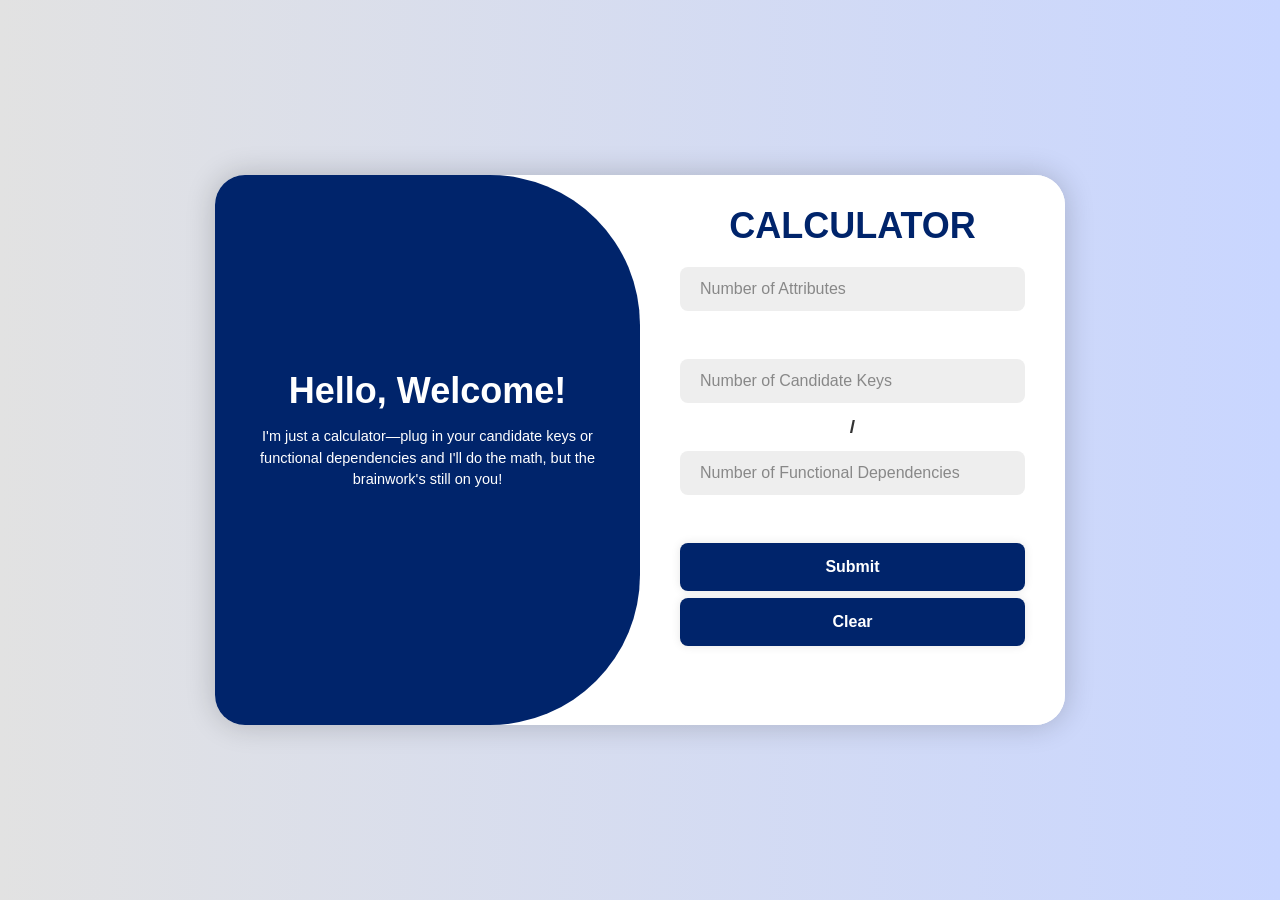
==== src/main/resources/static/index.html @ 8e413475 "..." ====
<!DOCTYPE html>
<html lang="en">
<head>
    <meta charset="UTF-8">
    <meta name="viewport" content="width=.container, initial-scale=1.0">
    <meta name="description" content="Created a calculator which will calculate the total number of super keys.">
    <title>Calculator - Super Key</title>

    <meta charset="UTF-8">
    <meta name="viewport" content="width=device-width, initial-scale=1.0">
    <meta name="description" content="Created a calculator which will calculate the total number of super keys.">
    <meta name="keywords" content="super key calculator, database, relational schema">
    <meta name="author" content="Suman Chatterjee, Pratik Giri, Souvik Mondal">

    <!-- Open Graph Meta Tags -->
    <meta property="og:title" content="Super Key Calculator">
    <meta property="og:description" content="Author: Suman Chatterjee | Pratik Giri | Souvik Mondal">
    <meta property="og:image" content="https://adamasknowledgecity.ac.in/public/themes/landing/images/favicon.png">
    <meta property="og:type" content="Web-App">
    <meta property="og:site_name" content="Super Key Calculator">

    <!-- LinkedIn Profile Links -->
    <meta name="author" content="Suman Chatterjee, Pratik Giri, Souvik Mondal">
    <link rel="author" href="https://www.linkedin.com/in/suman-chatterjee-7ab471230/">
    <link rel="author" href="https://www.linkedin.com/in/pratik-giri-745b51291/">
    <link rel="author" href="https://www.linkedin.com/in/souvik-mondal-8ba82a291/">

    <!-- Favicon -->
    <link rel="icon" href="https://adamasknowledgecity.ac.in/public/themes/landing/images/favicon.png" type="image/png">
    <!-- Link to external CSS file -->
    <link rel="stylesheet" href="styles.css">
</head>
<body>
<div class="container">
    <div class="form-box calculate">
        <form id="superKeyForm">
            <h1>CALCULATOR</h1>
            <div class="input-box">
                <input type="number" id="num_attributes" placeholder="Number of Attributes" name="num_attributes" required oninput="generateAttributeInputs()"><br><br>
                <div id="attribute_inputs">

                </div>
            </div>

            <div class="input-box">
                <input type="number" id="num_candidate_keys" placeholder="Number of Candidate Keys" name="num_candidate_keys" required oninput="generateCandidateKeyInputs()"><br><br>
                <div id="candidate_key_inputs">

                </div>
            </div>

            <div class="input-box">
                <input type="number" id="num_fd" placeholder="Number of Functional Dependencies" name="num_fd" required oninput="generateFDInputs()"><br><br>
                <div id="fd_inputs">

                </div>
            </div>

            <button type="button" class="btn" onclick="handleSubmit()">Submit</button>
            <button style="margin-top: 2%" type="button" class="btn" onclick="clearFields()">Clear</button>
        </form>
    </div>
    <div class="form-box result">
        <h1>COMBINATIONS OF SUPER KEYS</h1>
        <div style="margin-top: 5%" id="output"></div>
    </div>
    <div class="toggle-box">
        <div class="toggle-panel toggle-left">
            <h1>Hello, Welcome!</h1>
            <p>I'm just a calculator—plug in your candidate keys or functional dependencies and I'll do the math, but the brainwork's still on you!</p>
        </div>
        <div class="toggle-panel toggle-right">
            <h1>Awesome job</h1>
            <p>Sticking with it! I'm glad we cracked it together</p>
            <button class="btn login-btn">Check Another</button>
        </div>
    </div>
</div>

<!-- Link to external JS file -->
<script src="https://code.jquery.com/jquery-3.6.0.min.js"></script>
<script src="script.js"></script>
</body>
</html>
---- src/main/resources/static/styles.css ----
*{
    margin: 0;
    padding: 0;
    box-sizing: border-box;
    font-family: Arial, Helvetica, sans-serif;
}
body{
    display: flex;
    align-items: center;
    justify-content: center;
    min-height: 100vh;
    background: linear-gradient(90deg , #e2e2e2 , #c9d6ff);
}
.container{
    position: relative;
    width: 850px ;
    height: 550px;
    background-color: #fff;
    border-radius: 30px;
    box-shadow: 0 0 30px rgba(0,0,0,.2);
    overflow: hidden;
    margin: 20px;
}
#superKeyForm h1{
    color: #00246B;
}
.form-box {
    position: absolute;
    width: 50%;
    height: 100%;
    right: 0;
    background-color: #fff;
    display: flex;
    flex-direction: column;
    align-items: center;
    color: #333;
    text-align: center;
    padding: 40px;
    z-index: 1;
    transition: .6s ease-in-out 1.2s, visibility 0s 1s;
    overflow-y: auto; /* Enable vertical scrolling */
    scroll-behavior: smooth; /* Ensures smooth scrolling */
}

/* Hide scrollbar for Webkit browsers (Chrome, Safari, Edge) */
.form-box::-webkit-scrollbar {
    display: none;
}

/* Hide scrollbar for Firefox */
.form-box {
    scrollbar-width: none;
}

.container.active .form-box{
    right: 50%;
}
.form-box.result{
    visibility: hidden;
    display: flex;
    flex-direction: column;
    align-items:  center;
    justify-content: start;
    /* display: none; */
    /* opacity: 0; */
}
.container.active .form-box.result{
    visibility: visible;

    /* display: initial; */
    /* opacity: 1; */
}
.container.active .form-box.calculate{
    display: none;
}
.form-box.result h1{
    color: #00246B;
}
form{
    /* background-color: purple; */
    width: 100%;
}
.container h1{
    font-size: 36px;
    margin: -10px 0;
    font-weight: 900;
}
.input-box{
    position: relative;
    margin: 30px 0;
}
.input-box input{
    width: 100%;
    padding: 13px 50px 13px 20px;
    background-color: #eee;
    border-radius: 8px;
    border: none;
    outline: none;
    font-size: 16px;
    color: #333;
    font-weight: 500;
}
.input-box input::placeholder{
    color: #888;
    font-weight: 400;
}

.btn {
    width: 100%;
    height: 48px;
    background: #00246B;
    border-radius: 8px;
    box-shadow: 0 0 10px rgba(0, 0, 0, 0.1);
    border: none;
    cursor: pointer;
    font-size: 16px;
    color: #fff;
    font-weight: 600;
}
.btn:hover{
    background-color: #214c95;
}
.btn.login-btn:hover{
    filter: drop-shadow(0.5px 0.5px 1px #ffffffa5);
}
.container p {
    font-size: 14.5px;
    margin: 15px 0;
}
.toggle-box {
    position: absolute;
    width: 100%;
    height: 100%;
}
.toggle-box::before{
    content: '';
    position: absolute;
    left: -250%;
    border-radius: 150px;
    width: 300%;
    height: 100%;
    background: #00246B;
    /* border: 2px solid red; */
    z-index: 2;
    transition: 1.8s ease-in-out;
}
.container.active .toggle-box::before{
    left: 50%;
}
.toggle-panel {
    position: absolute;
    width: 50%;
    height: 100%;
    /* background: seagreen; */
    color: #fff;
    display: flex;
    flex-direction: column;
    justify-content: center;
    align-items: center;
    z-index: 2;
    transition: .6s ease-in-out;
}
.toggle-panel.toggle-left{
    left: 0;
    transition-delay: 1.2s;
}
.toggle-panel.toggle-left h1{
    font-weight: 700;
}
.toggle-panel.toggle-right h1{
    font-weight: 700;
}
.toggle-panel.toggle-left p{
    /* background-color: rgb(255, 0, 0); */
    line-height: 1.5;
    padding: 2% 10%;
    text-align: center;
}
.container.active .toggle-panel.toggle-left{
    left: -50%;
    transition-delay: .6s;
}
.toggle-panel.toggle-right{
    right: -50%;
    transition-delay: .6s;

}
.container.active .toggle-panel.toggle-right{
    right: 0;
    transition-delay: 1.2s;
}
.toggle-panel p {
    margin-bottom: 20px;
}
.toggle-panel .btn{
    width: 160px;
    height: 46px;
    background: transparent;
    border: 2px solid white;
    box-shadow: none;
}
@media screen and (max-width:650px){
    .container{
        height: calc(100vh - 40px);
    }
    .form-box{
        /* background: purple; */
        bottom: 0;
        width: 100%;
        height: 70%;
    }
    .toggle-panel.toggle-left p{
        /* background-color: rgb(255, 0, 0); */
        padding: 2% 5%;
    }
    .container.active .form-box{
        right: 0;
        bottom: 30%;
    }
    .toggle-box::before{
        left: 0;
        top: -270%;
        height: 300%;
        width: 100%;
        border-radius: 20vw;
    }
    .container.active .toggle-box::before{
        top: 70%;
        left: 0;

    }
    .toggle-panel{
        width: 100%;
        height: 30%;
    }
    .toggle-panel.toggle-left{
        top: 0;
    }
    .container.active .toggle-panel.toggle-left{
        left: 0;
        top: -30%;
    }
    .toggle-panel.toggle-right{
        right: 0;
        bottom: -30%;
    }
    .container.active .toggle-panel.toggle-right{
        bottom: 0;

    }
}
@media screen and (max-width:400px){
    .form-box{
        padding: 20px;
    }
    .toggle-panel h1{
        font-size: 30px;
    }
}
.fd-wrapper {
    display: flex;
    align-items: center;
    justify-content: center;
    margin: 5px 0;
}

.fd-input {
    width: 120px;
    height: 30px;
    text-align: center;
    border: 2px solid black;
    border-radius: 5px;
    font-size: 16px;
}

.fd-arrow {
    font-size: 20px;
    font-weight: bold;
    margin: 0 10px;
}
.input-box:last-of-type {
    position: relative;
}

.input-box:last-of-type::before {
    content: " / ";
    font-weight: bold;
    font-size: 1.2em;
    position: absolute;
    top: -35px; /* Adjust position if needed */
    left: 50%;
    transform: translateX(-50%);
}
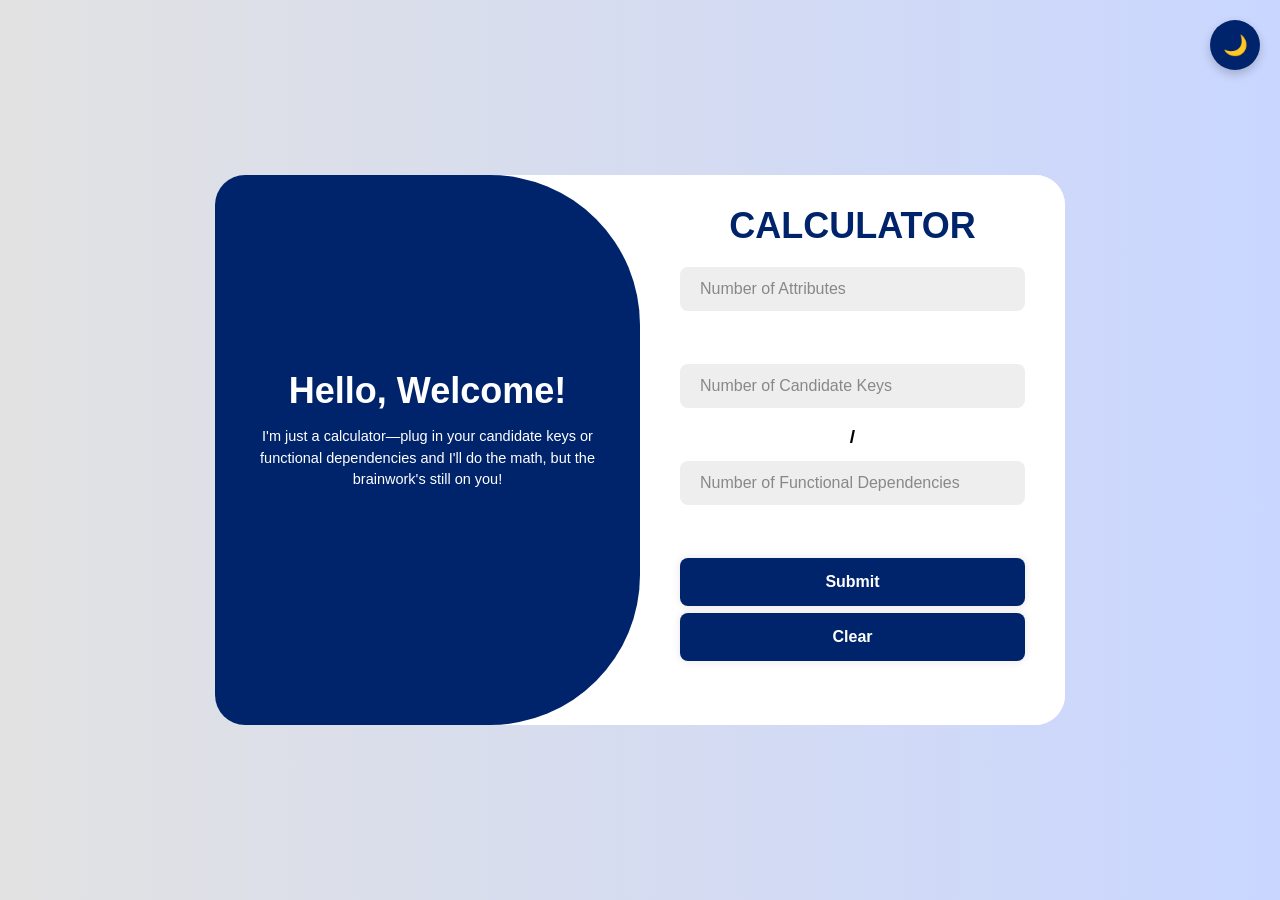
==== commit fed1dbd8: "..." ====
--- a/src/main/resources/static/index.html
+++ b/src/main/resources/static/index.html
@@ -56,9 +56,10 @@
 
                 </div>
             </div>
-
+            <button id="theme-toggle" onclick="toggleTheme()">Toggle Mode</button>
             <button type="button" class="btn" onclick="handleSubmit()">Submit</button>
             <button style="margin-top: 2%" type="button" class="btn" onclick="clearFields()">Clear</button>
+
         </form>
     </div>
     <div class="form-box result">
--- a/src/main/resources/static/styles.css
+++ b/src/main/resources/static/styles.css
@@ -5,36 +5,94 @@
     box-sizing: border-box;
     font-family: Arial, Helvetica, sans-serif;
 }
-body{
+:root {
+    /* Light Mode */
+    --form-bg-light: #fff;
+    --tggl-clr-light: #00246B;
+    --btn-light: #00246B;
+    --btn-hover-light: #214c95;
+    --input-boxes-light: #eee;
+    --input-box-wrt-light: #888;
+    --input-box-wrt-in-light: #333;
+    --pg-grad-1-light:#e2e2e2;
+    --pg-grad-2-light:#c9d6ff;
+    --calc-light:#00246B;
+    --res-light: #000000;
+    /* Dark Mode */
+    --form-bg-dark: #424242;
+    --tggl-clr-dark: #232531;
+    --btn-dark: #232531;
+    --btn-hover-dark: #353b4b;
+    --input-boxes-dark: #868686;
+    --input-box-wrt-dark: #494949;
+    --input-box-wrt-in-dark: #1c1f2a;
+    --pg-grad-1-dark:#424242;
+    --pg-grad-2-dark:#232531;
+    --calc-dark:#ffffff;
+    --res-dark:#eee;
+}
+
+/* Apply Light Mode */
+[data-theme="light"] {
+    --form-bg: var(--form-bg-light);
+    --tggl-clr: var(--tggl-clr-light);
+    --btn: var(--btn-light);
+    --btn-hover: var(--btn-hover-light);
+    --input-boxes: var(--input-boxes-light);
+    --input-box-wrt: var(--input-box-wrt-light);
+    --input-box-wrt-in: var(--input-box-wrt-in-light);
+    --pg-grad-1:var(--pg-grad-1-light);
+    --pg-grad-2:var(--pg-grad-2-light);
+    --calc:var(--calc-light);
+    --res:var(--res-light);
+}
+
+/* Apply Dark Mode */
+[data-theme="dark"] {
+    --form-bg: var(--form-bg-dark);
+    --tggl-clr: var(--tggl-clr-dark);
+    --btn: var(--btn-dark);
+    --btn-hover: var(--btn-hover-dark);
+    --input-boxes: var(--input-boxes-dark);
+    --input-box-wrt: var(--input-box-wrt-dark);
+    --input-box-wrt-in: var(--input-box-wrt-in-dark);
+    --pg-grad-1:var(--pg-grad-1-dark);
+    --pg-grad-2:var(--pg-grad-2-dark);
+    --calc:var(--calc-dark);
+    --res:var(--res-dark);
+}
+
+body {
     display: flex;
     align-items: center;
     justify-content: center;
     min-height: 100vh;
-    background: linear-gradient(90deg , #e2e2e2 , #c9d6ff);
+    background: linear-gradient(90deg, var(--pg-grad-1), var(--pg-grad-2));
 }
 .container{
     position: relative;
     width: 850px ;
     height: 550px;
-    background-color: #fff;
+    background-color: var(--form-bg);
     border-radius: 30px;
-    box-shadow: 0 0 30px rgba(0,0,0,.2);
+    box-shadow: 0 0 30px rgba(0, 0, 0, 0);
     overflow: hidden;
     margin: 20px;
+
 }
 #superKeyForm h1{
-    color: #00246B;
+    color: var(--calc);
 }
 .form-box {
     position: absolute;
     width: 50%;
     height: 100%;
     right: 0;
-    background-color: #fff;
+    background-color: var(--form-bg);
     display: flex;
     flex-direction: column;
     align-items: center;
-    color: #333;
+    color: var(--res);
     text-align: center;
     padding: 40px;
     z-index: 1;
@@ -42,17 +100,14 @@
     overflow-y: auto; /* Enable vertical scrolling */
     scroll-behavior: smooth; /* Ensures smooth scrolling */
 }
-
 /* Hide scrollbar for Webkit browsers (Chrome, Safari, Edge) */
 .form-box::-webkit-scrollbar {
     display: none;
 }
-
 /* Hide scrollbar for Firefox */
 .form-box {
     scrollbar-width: none;
 }
-
 .container.active .form-box{
     right: 50%;
 }
@@ -67,7 +122,6 @@
 }
 .container.active .form-box.result{
     visibility: visible;
-
     /* display: initial; */
     /* opacity: 1; */
 }
@@ -75,7 +129,7 @@
     display: none;
 }
 .form-box.result h1{
-    color: #00246B;
+    color: var(--calc);
 }
 form{
     /* background-color: purple; */
@@ -93,23 +147,23 @@
 .input-box input{
     width: 100%;
     padding: 13px 50px 13px 20px;
-    background-color: #eee;
+    background-color: var(--input-boxes);
     border-radius: 8px;
     border: none;
     outline: none;
     font-size: 16px;
-    color: #333;
+    color: var(--input-box-wrt-in);
     font-weight: 500;
 }
 .input-box input::placeholder{
-    color: #888;
+    color: var(--input-box-wrt);
     font-weight: 400;
 }
 
 .btn {
     width: 100%;
     height: 48px;
-    background: #00246B;
+    background: var(--btn);
     border-radius: 8px;
     box-shadow: 0 0 10px rgba(0, 0, 0, 0.1);
     border: none;
@@ -119,7 +173,7 @@
     font-weight: 600;
 }
 .btn:hover{
-    background-color: #214c95;
+    background-color: var(--btn-hover);
 }
 .btn.login-btn:hover{
     filter: drop-shadow(0.5px 0.5px 1px #ffffffa5);
@@ -140,7 +194,7 @@
     border-radius: 150px;
     width: 300%;
     height: 100%;
-    background: #00246B;
+    background: var(--tggl-clr);
     /* border: 2px solid red; */
     z-index: 2;
     transition: 1.8s ease-in-out;
@@ -292,3 +346,31 @@
     left: 50%;
     transform: translateX(-50%);
 }
+/*ok*/
+#theme-toggle {
+    position: fixed;
+    top: 20px;
+    right: 20px;
+    width: 50px;
+    height: 50px;
+    background: var(--btn);
+    color: white;
+    border: none;
+    border-radius: 50%;
+    font-size: 20px;
+    cursor: pointer;
+    transition: background 0.6s, transform 0.6s;
+    box-shadow: 0 4px 10px rgba(0, 0, 0, 0.2);
+}
+
+#theme-toggle:hover {
+    transform: scale(1.1);
+    background: var(--btn-hover);
+}
+#candidate_key_inputs, #fd_inputs {
+    margin-bottom: 10px; /* Adjust as needed */
+}
+
+.input-box input {
+    margin-bottom: 5px; /* Space between input fields */
+}
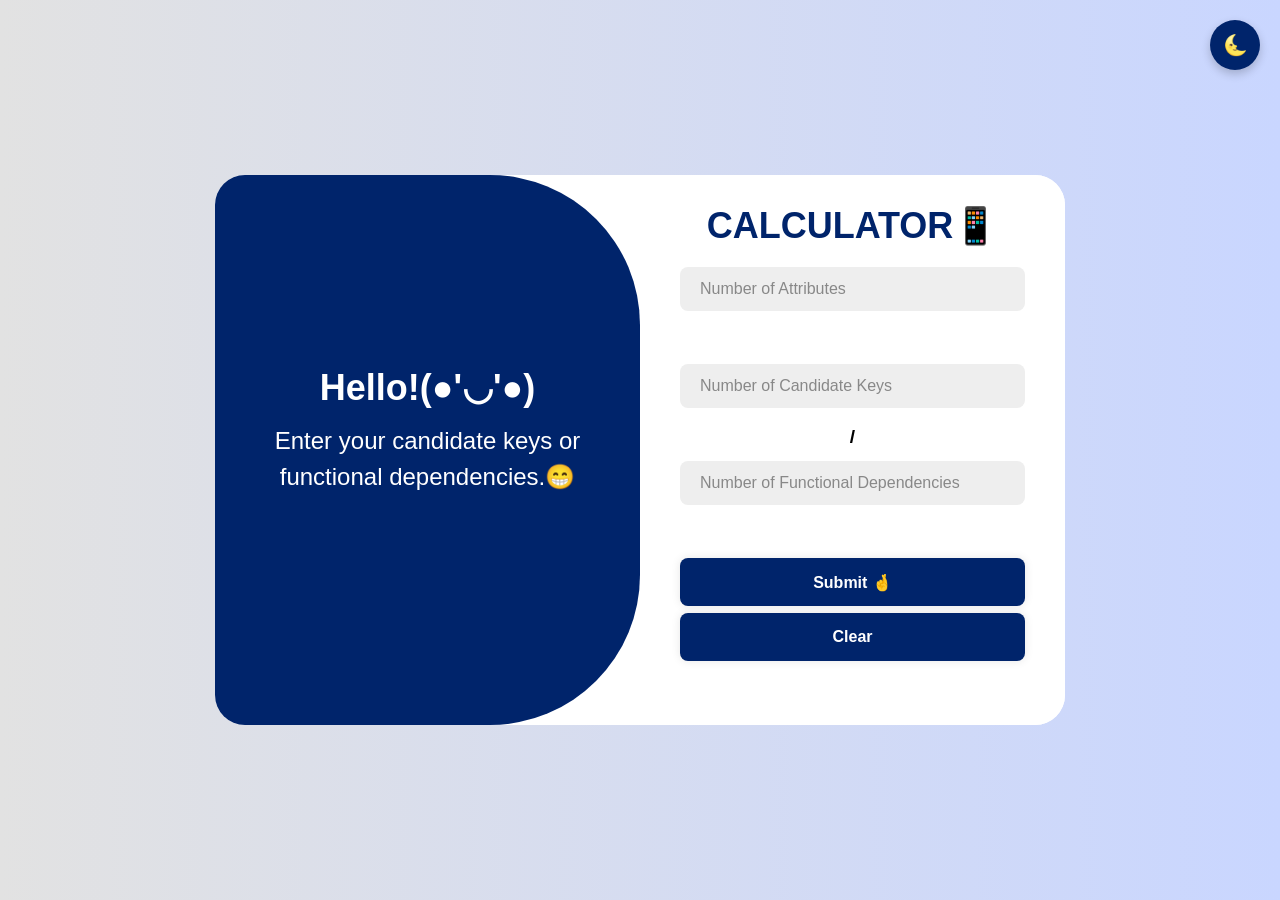
==== commit f7586a40: "..." ====
--- a/src/main/resources/static/index.html
+++ b/src/main/resources/static/index.html
@@ -3,78 +3,72 @@
 <html lang="en">
 <head>
     <meta charset="UTF-8">
-    <meta name="viewport" content="width=.container, initial-scale=1.0">
-    <meta name="description" content="Created a calculator which will calculate the total number of super keys.">
+    <meta name="viewport" content="width=device-width, initial-scale=1.0">
+
     <title>Calculator - Super Key</title>
-
-    <meta charset="UTF-8">
-    <meta name="viewport" content="width=device-width, initial-scale=1.0">
     <meta name="description" content="Created a calculator which will calculate the total number of super keys.">
     <meta name="keywords" content="super key calculator, database, relational schema">
-    <meta name="author" content="Suman Chatterjee, Pratik Giri, Souvik Mondal">
+    <meta name="author" content="Suman Chatterjee">
 
     <!-- Open Graph Meta Tags -->
     <meta property="og:title" content="Super Key Calculator">
-    <meta property="og:description" content="Author: Suman Chatterjee | Pratik Giri | Souvik Mondal">
-    <meta property="og:image" content="https://adamasknowledgecity.ac.in/public/themes/landing/images/favicon.png">
+    <meta property="og:description" content="Author: Suman Chatterjee">
     <meta property="og:type" content="Web-App">
     <meta property="og:site_name" content="Super Key Calculator">
 
-    <!-- LinkedIn Profile Links -->
-    <meta name="author" content="Suman Chatterjee, Pratik Giri, Souvik Mondal">
+    <!-- LinkedIn Profile Link -->
     <link rel="author" href="https://www.linkedin.com/in/suman-chatterjee-7ab471230/">
-    <link rel="author" href="https://www.linkedin.com/in/pratik-giri-745b51291/">
-    <link rel="author" href="https://www.linkedin.com/in/souvik-mondal-8ba82a291/">
 
     <!-- Favicon -->
-    <link rel="icon" href="https://adamasknowledgecity.ac.in/public/themes/landing/images/favicon.png" type="image/png">
-    <!-- Link to external CSS file -->
+    <link rel="icon" href="img.png" type="image/png">
+
+    <!-- External CSS -->
     <link rel="stylesheet" href="styles.css">
 </head>
 <body>
 <div class="container">
     <div class="form-box calculate">
         <form id="superKeyForm">
-            <h1>CALCULATOR</h1>
+            <h1>CALCULATOR📱</h1>
             <div class="input-box">
-                <input type="number" id="num_attributes" placeholder="Number of Attributes" name="num_attributes" required oninput="generateAttributeInputs()"><br><br>
+                <input type="number"  id="num_attributes" min="0" placeholder="Number of Attributes" name="num_attributes" required oninput="generateAttributeInputs()"><br><br>
                 <div id="attribute_inputs">
 
                 </div>
             </div>
 
             <div class="input-box">
-                <input type="number" id="num_candidate_keys" placeholder="Number of Candidate Keys" name="num_candidate_keys" required oninput="generateCandidateKeyInputs()"><br><br>
+                <input type="number" id="num_candidate_keys" min="0" placeholder="Number of Candidate Keys" name="num_candidate_keys" required oninput="generateCandidateKeyInputs()"><br><br>
                 <div id="candidate_key_inputs">
 
                 </div>
             </div>
 
             <div class="input-box">
-                <input type="number" id="num_fd" placeholder="Number of Functional Dependencies" name="num_fd" required oninput="generateFDInputs()"><br><br>
+                <input type="number" id="num_fd" min="0" placeholder="Number of Functional Dependencies" name="num_fd" required oninput="generateFDInputs()"><br><br>
                 <div id="fd_inputs">
 
                 </div>
             </div>
             <button id="theme-toggle" onclick="toggleTheme()">Toggle Mode</button>
-            <button type="button" class="btn" onclick="handleSubmit()">Submit</button>
-            <button style="margin-top: 2%" type="button" class="btn" onclick="clearFields()">Clear</button>
+            <button type="button" class="btn" onclick="handleSubmit()">Submit 🤞</button>
+            <button style="margin-top: 2%" type="button" class="btn" onclick="clearFields()">Clear </button>
 
         </form>
     </div>
     <div class="form-box result">
-        <h1>COMBINATIONS OF SUPER KEYS</h1>
+        <h1>ALL SUPER KEYS 😎</h1>
         <div style="margin-top: 5%" id="output"></div>
     </div>
     <div class="toggle-box">
         <div class="toggle-panel toggle-left">
-            <h1>Hello, Welcome!</h1>
-            <p>I'm just a calculator—plug in your candidate keys or functional dependencies and I'll do the math, but the brainwork's still on you!</p>
+            <h1>Hello!(●'◡'●)</h1>
+            <p>Enter your candidate keys or functional dependencies.😁</p>
         </div>
         <div class="toggle-panel toggle-right">
-            <h1>Awesome job</h1>
-            <p>Sticking with it! I'm glad we cracked it together</p>
-            <button class="btn login-btn">Check Another</button>
+            <h1></h1>
+            <p></p>
+            <button class="btn login-btn">Check Another 🤷‍♂️</button>
         </div>
     </div>
 </div>
--- a/src/main/resources/static/styles.css
+++ b/src/main/resources/static/styles.css
@@ -45,6 +45,7 @@
     --pg-grad-2:var(--pg-grad-2-light);
     --calc:var(--calc-light);
     --res:var(--res-light);
+    transition: all 1.8s ease-in-out;
 }
 
 /* Apply Dark Mode */
@@ -60,6 +61,7 @@
     --pg-grad-2:var(--pg-grad-2-dark);
     --calc:var(--calc-dark);
     --res:var(--res-dark);
+    transition: all 1.8s ease-in-out;
 }
 
 body {
@@ -96,7 +98,8 @@
     text-align: center;
     padding: 40px;
     z-index: 1;
-    transition: .6s ease-in-out 1.2s, visibility 0s 1s;
+    /*transition: .6s ease-in-out 1.2s, visibility 0s 1s;*/
+    transition: transform 0.6s ease-in-out, opacity 0.6s ease-in-out, visibility 0s;
     overflow-y: auto; /* Enable vertical scrolling */
     scroll-behavior: smooth; /* Ensures smooth scrolling */
 }
@@ -179,7 +182,7 @@
     filter: drop-shadow(0.5px 0.5px 1px #ffffffa5);
 }
 .container p {
-    font-size: 14.5px;
+    font-size: 24px;
     margin: 15px 0;
 }
 .toggle-box {
@@ -359,7 +362,7 @@
     border-radius: 50%;
     font-size: 20px;
     cursor: pointer;
-    transition: background 0.6s, transform 0.6s;
+    transition: background 0.3s, transform 0.3s;
     box-shadow: 0 4px 10px rgba(0, 0, 0, 0.2);
 }
 
@@ -374,3 +377,17 @@
 .input-box input {
     margin-bottom: 5px; /* Space between input fields */
 }
+
+body,
+.container,
+.form-box,
+h1,
+p,
+input,
+.btn{
+    transition: background-color 1.8s ease-in-out,
+    color 1.8s ease-in-out,
+    border-color 1.8s ease-in-out,
+    box-shadow 1.8s ease-in-out;
+}
+
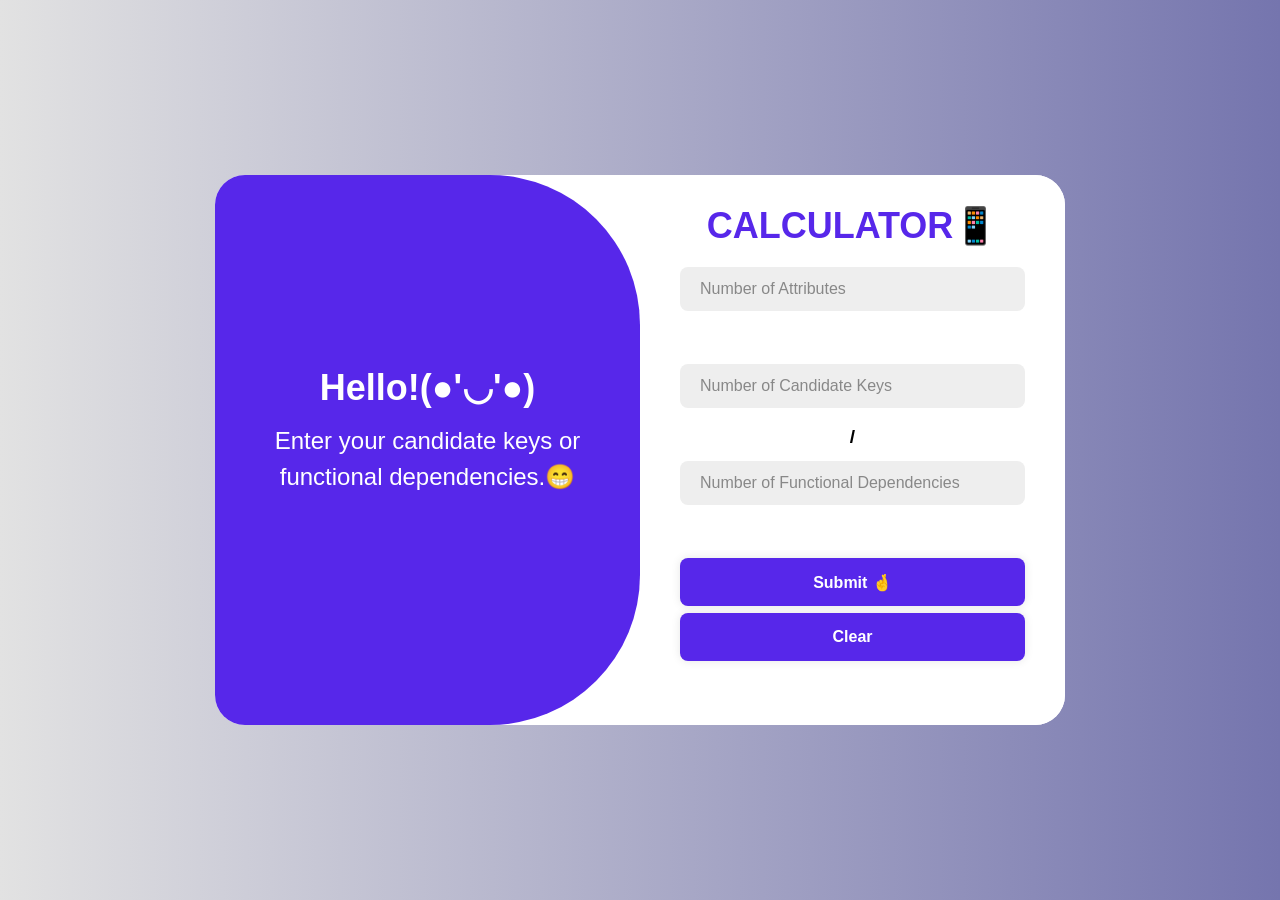
==== commit 2faa3ad2: "..." ====
--- a/src/main/resources/static/index.html
+++ b/src/main/resources/static/index.html
@@ -50,7 +50,7 @@
 
                 </div>
             </div>
-            <button id="theme-toggle" onclick="toggleTheme()">Toggle Mode</button>
+            <!--<button id="theme-toggle" onclick="toggleTheme()">Toggle Mode</button>-->
             <button type="button" class="btn" onclick="handleSubmit()">Submit 🤞</button>
             <button style="margin-top: 2%" type="button" class="btn" onclick="clearFields()">Clear </button>
 
@@ -68,7 +68,7 @@
         <div class="toggle-panel toggle-right">
             <h1></h1>
             <p></p>
-            <button class="btn login-btn">Check Another 🤷‍♂️</button>
+            <button class="btn login-btn">Check Another?🤷‍♂️</button>
         </div>
     </div>
 </div>
--- a/src/main/resources/static/styles.css
+++ b/src/main/resources/static/styles.css
@@ -3,20 +3,20 @@
     margin: 0;
     padding: 0;
     box-sizing: border-box;
-    font-family: Arial, Helvetica, sans-serif;
+    font-family: "Roboto Light", sans-serif;
 }
 :root {
     /* Light Mode */
     --form-bg-light: #fff;
-    --tggl-clr-light: #00246B;
-    --btn-light: #00246B;
-    --btn-hover-light: #214c95;
+    --tggl-clr-light: #5727ea;
+    --btn-light:#5727ea;
+    --btn-hover-light: #7c56ef;
     --input-boxes-light: #eee;
     --input-box-wrt-light: #888;
     --input-box-wrt-in-light: #333;
     --pg-grad-1-light:#e2e2e2;
-    --pg-grad-2-light:#c9d6ff;
-    --calc-light:#00246B;
+    --pg-grad-2-light: #7575ae;
+    --calc-light:#5727ea;
     --res-light: #000000;
     /* Dark Mode */
     --form-bg-dark: #424242;
